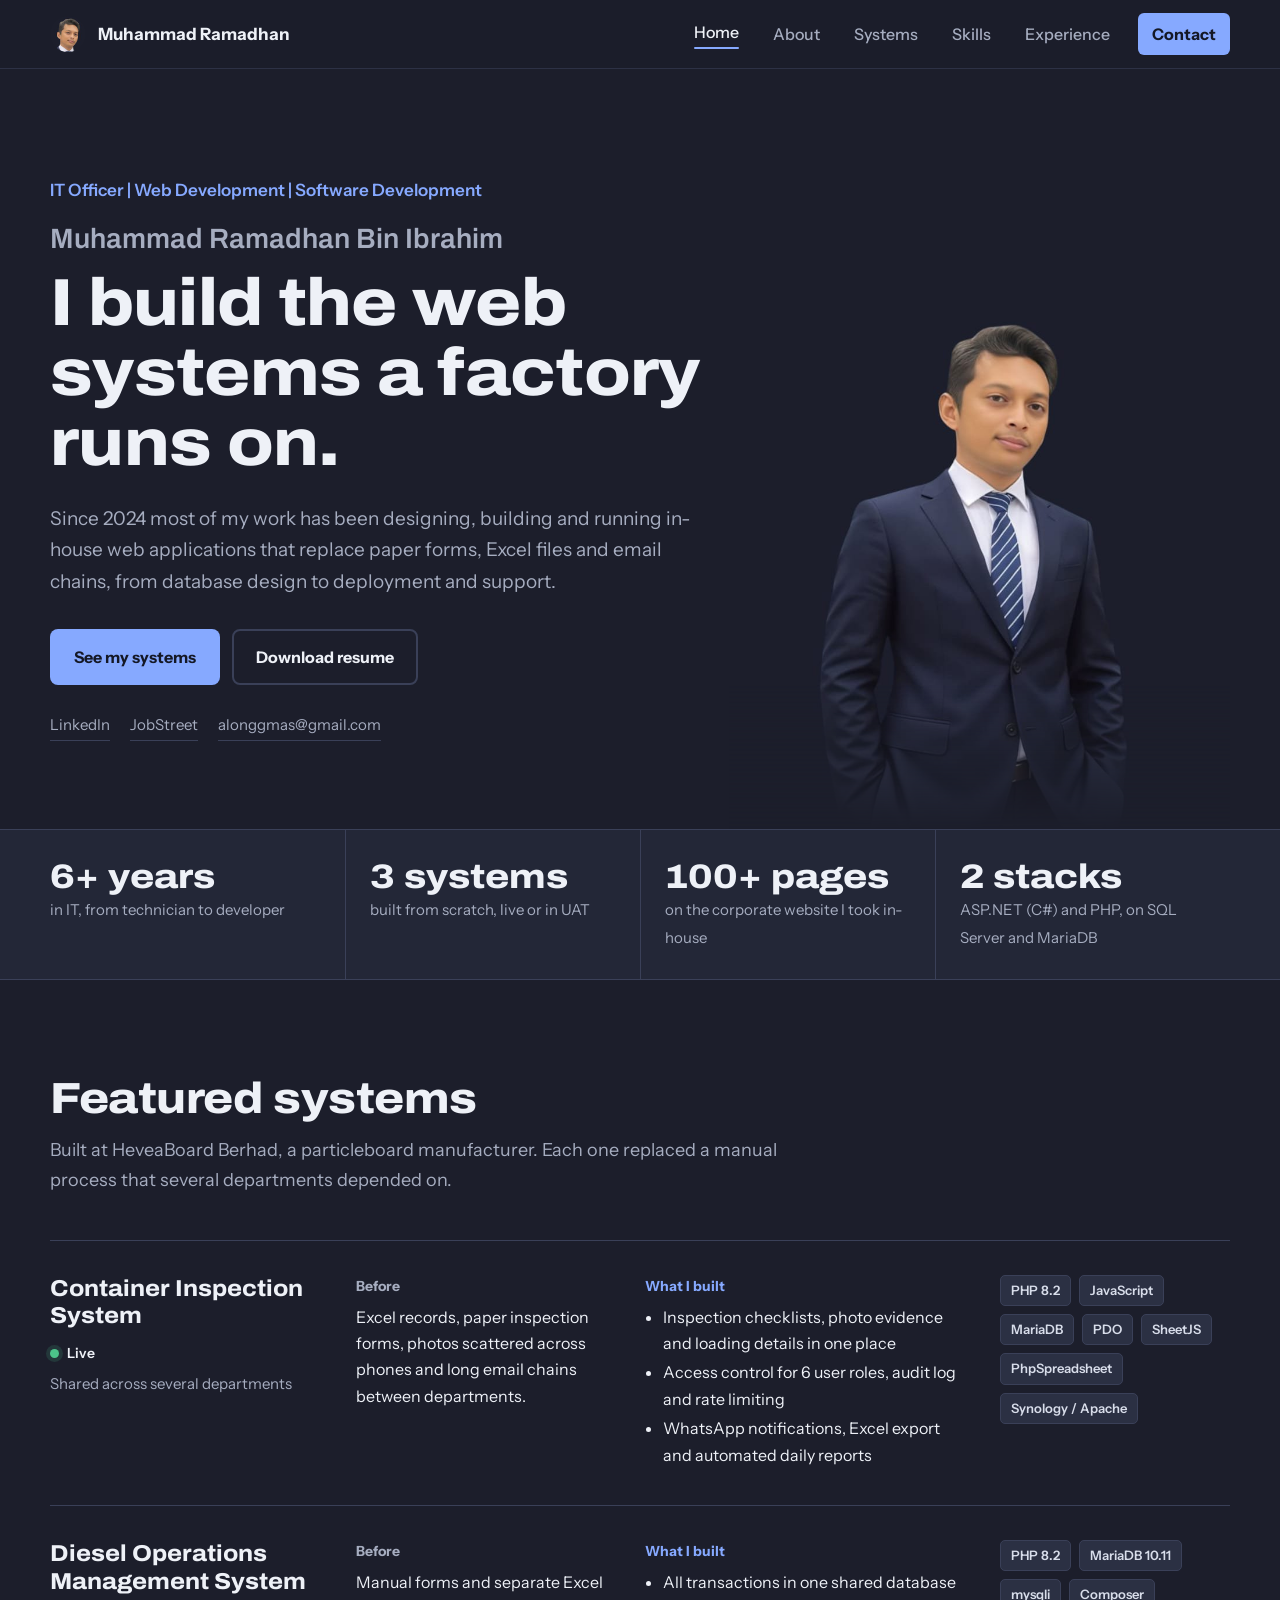
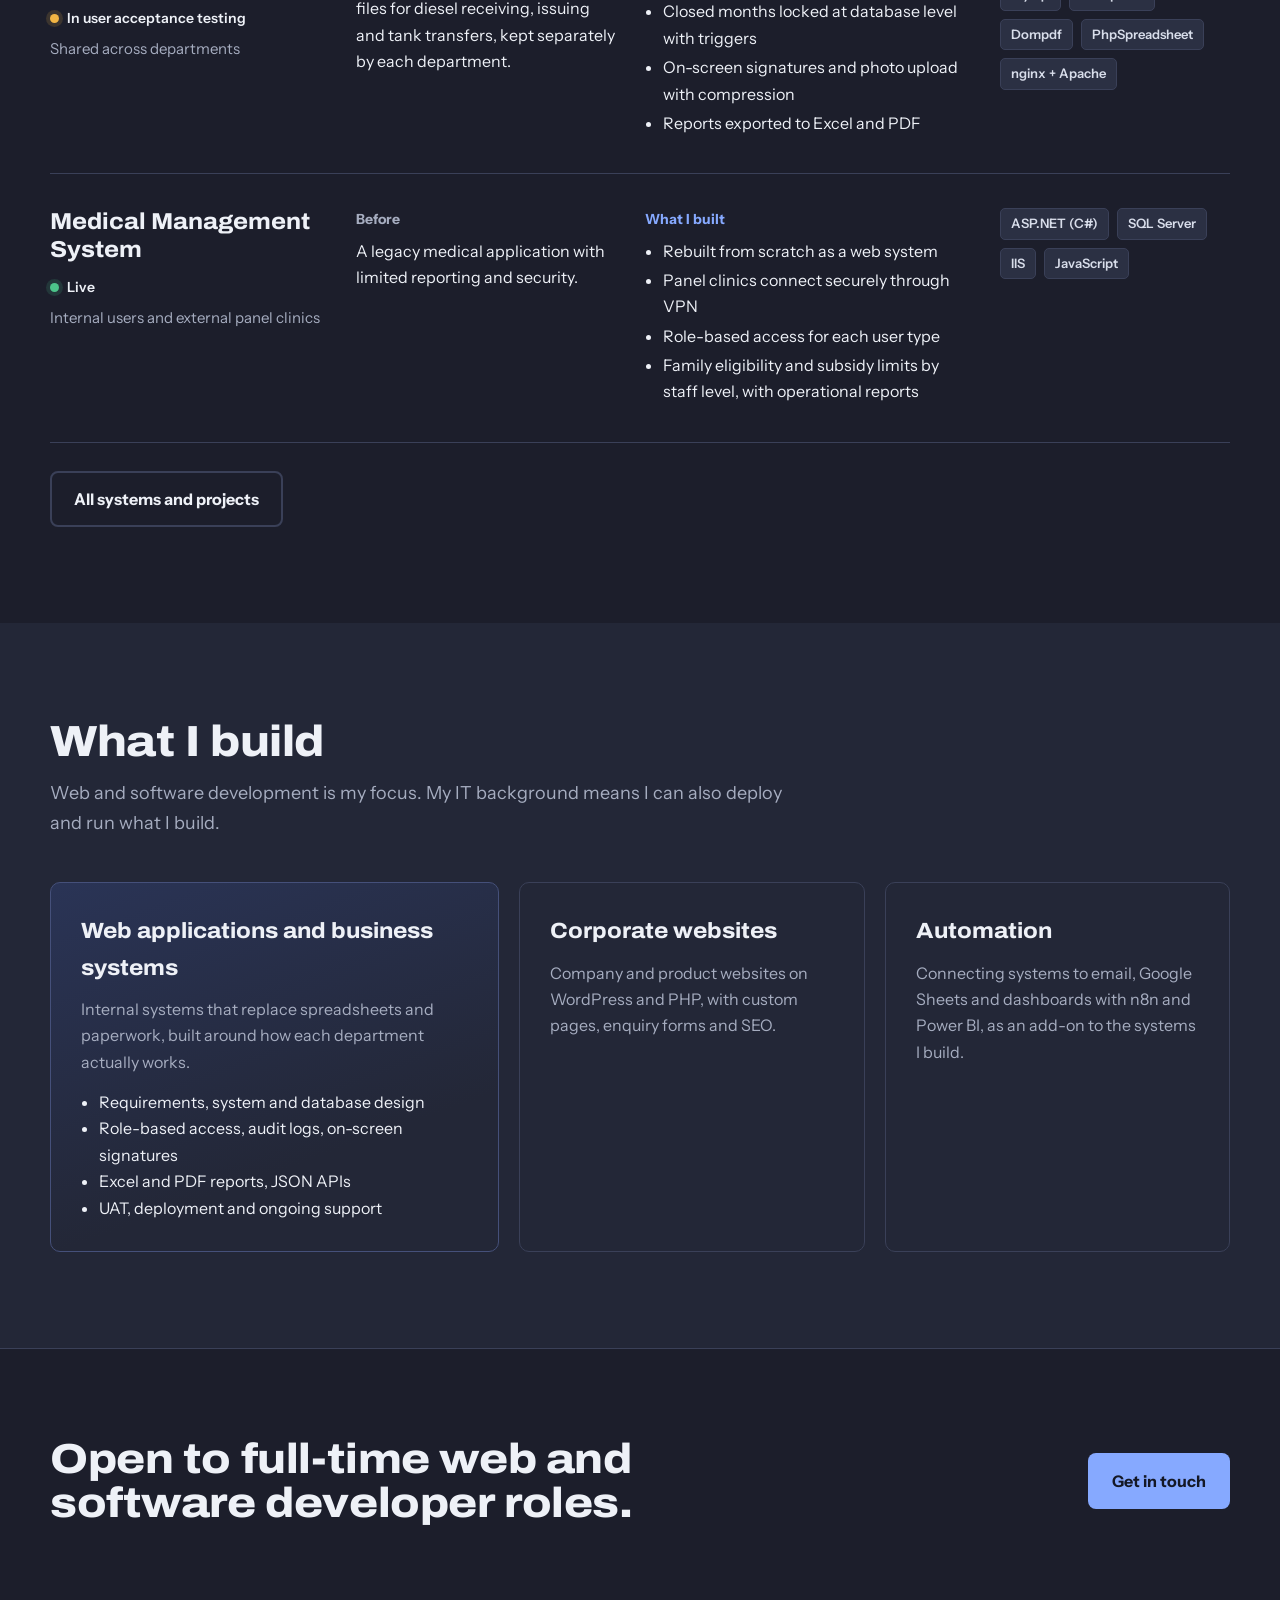
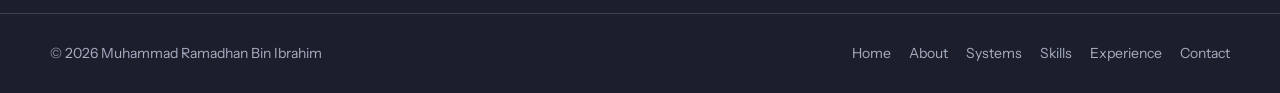
==== index.html @ c58d3c95 "Launch portfolio website" ====
<!doctype html>
<html lang="en">
<head>
  <meta charset="utf-8">
  <meta name="viewport" content="width=device-width, initial-scale=1">
  <title>Muhammad Ramadhan | Web & Software Developer</title>
  <meta name="description" content="Muhammad Ramadhan Ibrahim builds web applications and business systems in PHP, ASP.NET (C#), SQL Server and MariaDB for a manufacturing company in Malaysia.">
  <link rel="icon" href="assets/img/favicon.jpg" type="image/jpeg">
  <link rel="preconnect" href="https://fonts.googleapis.com">
  <link rel="preconnect" href="https://fonts.gstatic.com" crossorigin>
  <link href="https://fonts.googleapis.com/css2?family=Archivo:wdth,wght@62..125,400..900&family=Instrument+Sans:wght@400;500;600;700&display=swap" rel="stylesheet">
  <link rel="stylesheet" href="assets/css/style.css">
</head>
<body>
  <header class="site-nav">
    <div class="container">
      <a class="brand" href="index.html"><img src="assets/img/favicon.jpg" alt="">Muhammad Ramadhan</a>
      <button class="nav-toggle" id="nav-toggle" aria-label="Open menu" aria-expanded="false" aria-controls="nav-menu"><span></span><span></span><span></span></button>
      <nav class="nav-links" id="nav-menu" aria-label="Main">
        <a href="index.html">Home</a>
        <a href="about.html">About</a>
        <a href="projects.html">Systems</a>
        <a href="skills.html">Skills</a>
        <a href="experience.html">Experience</a>
        <a href="contact.html" class="cta">Contact</a>
      </nav>
    </div>
  </header>

  <main>

    <section class="hero">
      <div class="container">
        <div class="hero-text">
          <p class="role rise">IT Officer | Web Development | Software Development</p>
          <h1 class="display rise d2"><span class="name">Muhammad Ramadhan Bin Ibrahim</span>I build the web systems a factory runs on.</h1>
          <p class="lede rise d3">Since 2024 most of my work has been designing, building and running in-house web applications that replace paper forms, Excel files and email chains, from database design to deployment and support.</p>
          <div class="actions rise d4">
            <a class="btn primary" href="projects.html">See my systems</a>
            <a class="btn ghost" href="assets/docs/Muhammad_Ramadhan_Resume.pdf" target="_blank" rel="noopener">Download resume</a>
          </div>
          <div class="socials rise d4">
            <a href="https://www.linkedin.com/in/muhammad-ramadhan-ibrahim-2a9abb333" target="_blank" rel="noopener">LinkedIn</a>
            <a href="https://my.jobstreet.com/profiles/muhammadramadhan-ibrahim-WCQmG9N9ML" target="_blank" rel="noopener">JobStreet</a>
            <a href="mailto:alonggmas@gmail.com">alonggmas@gmail.com</a>
          </div>
        </div>
        <div class="hero-photo">
          <img src="assets/img/profile.jpg" alt="Muhammad Ramadhan in a navy suit" width="862" height="1080">
        </div>
      </div>
    </section>

    <section class="stats" aria-label="At a glance">
      <div class="container">
        <div class="stat"><b>6+ years</b><span>in IT, from technician to developer</span></div>
        <div class="stat"><b>3 systems</b><span>built from scratch, live or in UAT</span></div>
        <div class="stat"><b>100+ pages</b><span>on the corporate website I took in-house</span></div>
        <div class="stat"><b>2 stacks</b><span>ASP.NET (C#) and PHP, on SQL Server and MariaDB</span></div>
      </div>
    </section>

    <section class="section">
      <div class="container">
        <div class="section-head">
          <h2 class="display">Featured systems</h2>
          <p>Built at HeveaBoard Berhad, a particleboard manufacturer. Each one replaced a manual process that several departments depended on.</p>
        </div>
        
        <article class="system">
          <div>
            <h3>Container Inspection System</h3>
            <p class="status "><i></i>Live</p>
            <p class="users">Shared across several departments</p>
          </div>
          <div class="ba">
            <div><h4>Before</h4><p>Excel records, paper inspection forms, photos scattered across phones and long email chains between departments.</p></div>
            <div class="after"><h4>What I built</h4><ul><li>Inspection checklists, photo evidence and loading details in one place</li><li>Access control for 6 user roles, audit log and rate limiting</li><li>WhatsApp notifications, Excel export and automated daily reports</li></ul></div>
          </div>
          <ul class="stack"><li>PHP 8.2</li><li>JavaScript</li><li>MariaDB</li><li>PDO</li><li>SheetJS</li><li>PhpSpreadsheet</li><li>Synology / Apache</li></ul>
        </article>
        
        <article class="system">
          <div>
            <h3>Diesel Operations Management System</h3>
            <p class="status uat"><i></i>In user acceptance testing</p>
            <p class="users">Shared across departments</p>
          </div>
          <div class="ba">
            <div><h4>Before</h4><p>Manual forms and separate Excel files for diesel receiving, issuing and tank transfers, kept separately by each department.</p></div>
            <div class="after"><h4>What I built</h4><ul><li>All transactions in one shared database</li><li>Closed months locked at database level with triggers</li><li>On-screen signatures and photo upload with compression</li><li>Reports exported to Excel and PDF</li></ul></div>
          </div>
          <ul class="stack"><li>PHP 8.2</li><li>MariaDB 10.11</li><li>mysqli</li><li>Composer</li><li>Dompdf</li><li>PhpSpreadsheet</li><li>nginx + Apache</li></ul>
        </article>
        
        <article class="system">
          <div>
            <h3>Medical Management System</h3>
            <p class="status "><i></i>Live</p>
            <p class="users">Internal users and external panel clinics</p>
          </div>
          <div class="ba">
            <div><h4>Before</h4><p>A legacy medical application with limited reporting and security.</p></div>
            <div class="after"><h4>What I built</h4><ul><li>Rebuilt from scratch as a web system</li><li>Panel clinics connect securely through VPN</li><li>Role-based access for each user type</li><li>Family eligibility and subsidy limits by staff level, with operational reports</li></ul></div>
          </div>
          <ul class="stack"><li>ASP.NET (C#)</li><li>SQL Server</li><li>IIS</li><li>JavaScript</li></ul>
        </article>
        <p style="margin-top:28px"><a class="btn ghost" href="projects.html">All systems and projects</a></p>
      </div>
    </section>

    <section class="section alt">
      <div class="container">
        <div class="section-head">
          <h2 class="display">What I build</h2>
          <p>Web and software development is my focus. My IT background means I can also deploy and run what I build.</p>
        </div>
        <div class="offer">
          <article class="main">
            <h3>Web applications and business systems</h3>
            <p>Internal systems that replace spreadsheets and paperwork, built around how each department actually works.</p>
            <ul><li>Requirements, system and database design</li><li>Role-based access, audit logs, on-screen signatures</li><li>Excel and PDF reports, JSON APIs</li><li>UAT, deployment and ongoing support</li></ul>
          </article>
          <article>
            <h3>Corporate websites</h3>
            <p>Company and product websites on WordPress and PHP, with custom pages, enquiry forms and SEO.</p>
          </article>
          <article>
            <h3>Automation</h3>
            <p>Connecting systems to email, Google Sheets and dashboards with n8n and Power BI, as an add-on to the systems I build.</p>
          </article>
        </div>
      </div>
    </section>

    <section class="closing">
      <div class="container">
        <h2 class="display">Open to full-time web and software developer roles.</h2>
        <a class="btn primary" href="contact.html">Get in touch</a>
      </div>
    </section>
  </main>

  <footer class="site-footer">
    <div class="container">
      <span>© <span id="y">2026</span> Muhammad Ramadhan Bin Ibrahim</span>
      <nav aria-label="Footer"><a href="index.html">Home</a> <a href="about.html">About</a> <a href="projects.html">Systems</a> <a href="skills.html">Skills</a> <a href="experience.html">Experience</a> <a href="contact.html">Contact</a></nav>
    </div>
  </footer>
  <script src="assets/js/app.js"></script>
</body>
</html>
---- assets/css/style.css ----
/* ==========================================================
   Muhammad Ramadhan – portfolio
   Palette is taken from the profile photo background (#1C1E2B)
   so the portrait blends into the page.
   ========================================================== */
:root{
  --bg:#1C1E2B;
  --surface:#232737;
  --surface-2:#2B3043;
  --line:#3A4058;
  --text:#EEF1F7;
  --muted:#A6ADC0;
  --accent:#86A9FF;      /* tie blue */
  --accent-strong:#5B82F0;
  --live:#4CC38A;
  --uat:#F2B544;
  --radius:10px;
  --max:1180px;
}

*{box-sizing:border-box;margin:0;padding:0}
html{scroll-behavior:smooth}
body{
  min-height:100vh;display:flex;flex-direction:column;
  background:var(--bg);color:var(--text);
  font-family:"Instrument Sans",system-ui,-apple-system,"Segoe UI",Roboto,Arial,sans-serif;
  font-size:17px;line-height:1.65;-webkit-font-smoothing:antialiased;
}
main{flex:1}
img{max-width:100%;display:block}
a{color:var(--accent)}
a:focus-visible,button:focus-visible{outline:3px solid var(--accent);outline-offset:3px;border-radius:4px}
.container{width:min(var(--max),100% - 48px);margin-inline:auto}
.container.narrow{width:min(820px,100% - 48px)}
.display{font-family:"Archivo",sans-serif;font-variation-settings:"wdth" 112;font-weight:800;letter-spacing:-.01em;line-height:1.05}
.muted{color:var(--muted)}

/* ---------- nav ---------- */
.site-nav{position:sticky;top:0;z-index:50;background:rgba(28,30,43,.88);backdrop-filter:blur(10px);border-bottom:1px solid rgba(58,64,88,.6)}
.site-nav .container{display:flex;align-items:center;justify-content:space-between;height:68px}
.brand{display:flex;align-items:center;gap:12px;color:var(--text);text-decoration:none;font-weight:700}
.brand img{width:36px;height:36px;border-radius:50%;object-fit:cover}
.nav-links{display:flex;gap:6px;align-items:center}
.nav-links a{color:var(--muted);text-decoration:none;padding:8px 14px;border-radius:6px;font-weight:500;font-size:16px}
.nav-links a:hover{color:var(--text);background:var(--surface)}
.nav-links a.active{color:var(--text)}
.nav-links a.active::after{content:"";display:block;height:2px;background:var(--accent);margin-top:2px;border-radius:2px}
.nav-links a.cta{background:var(--accent);color:#141826;font-weight:700;margin-left:8px}
.nav-links a.cta:hover{background:#a2bdff}
.nav-toggle{display:none;background:none;border:1px solid var(--line);border-radius:6px;width:44px;height:40px;cursor:pointer;color:var(--text)}
.nav-toggle span{display:block;width:18px;height:2px;background:currentColor;margin:4px auto;transition:transform .2s}

/* ---------- buttons ---------- */
.btn{display:inline-flex;align-items:center;gap:8px;padding:13px 22px;border-radius:8px;font-weight:700;text-decoration:none;font-size:16px;border:2px solid transparent}
.btn.primary{background:var(--accent);color:#141826}
.btn.primary:hover{background:#a2bdff}
.btn.ghost{border-color:var(--line);color:var(--text)}
.btn.ghost:hover{border-color:var(--accent)}

/* ---------- hero ---------- */
.hero{position:relative;overflow:hidden}
.hero .container{display:grid;grid-template-columns:1.15fr .85fr;align-items:end;min-height:min(86vh,760px)}
.hero-text{padding:72px 0 88px;position:relative;z-index:2}
.hero .role{color:var(--accent);font-weight:600;margin-bottom:18px}
.hero h1{font-size:clamp(40px,5.2vw,70px)}
.hero h1 .name{display:block;font-size:.42em;font-variation-settings:"wdth" 100;font-weight:600;color:var(--muted);letter-spacing:0;margin-bottom:14px;line-height:1.2}
.hero .lede{margin-top:24px;font-size:19px;color:var(--muted);max-width:34em}
.hero .actions{display:flex;flex-wrap:wrap;gap:12px;margin-top:32px}
.hero .socials{display:flex;flex-wrap:wrap;gap:20px;margin-top:28px;font-size:15px}
.hero .socials a{color:var(--muted);text-decoration:none;border-bottom:1px solid var(--line);padding-bottom:2px}
.hero .socials a:hover{color:var(--text);border-color:var(--accent)}
.hero-photo{position:relative;align-self:end;height:100%;display:flex;align-items:flex-end;justify-content:center}
.hero-photo img{width:auto;max-height:720px;height:min(660px,78vh);object-fit:contain;object-position:bottom;
  -webkit-mask-image:linear-gradient(to bottom,#000 78%,transparent 100%);mask-image:linear-gradient(to bottom,#000 78%,transparent 100%)}
.hero-photo::before{content:"";position:absolute;width:460px;height:460px;border-radius:50%;bottom:120px;left:50%;transform:translateX(-50%);
  background:radial-gradient(circle,rgba(91,130,240,.28),transparent 68%);z-index:0}
.hero-photo img{position:relative;z-index:1}

/* ---------- stats ---------- */
.stats{border-top:1px solid var(--line);border-bottom:1px solid var(--line);background:var(--surface)}
.stats .container{display:grid;grid-template-columns:repeat(4,1fr)}
.stat{padding:28px 24px;border-left:1px solid var(--line)}
.stat:first-child{border-left:0;padding-left:0}
.stat b{display:block;font-family:"Archivo",sans-serif;font-variation-settings:"wdth" 115;font-weight:800;font-size:34px;line-height:1.1}
.stat span{color:var(--muted);font-size:15px}

/* ---------- sections ---------- */
.section{padding:96px 0}
.section.tight{padding-top:0}
.section.alt{background:var(--surface)}
.section-head{max-width:44em;margin-bottom:44px}
.section-head h2{font-size:clamp(30px,3.4vw,44px)}
.section-head p{margin-top:14px;color:var(--muted);font-size:18px}
.page-head{padding:80px 0 40px}
.page-head h1{font-size:clamp(36px,4.6vw,58px)}
.page-head p{margin-top:16px;color:var(--muted);font-size:19px;max-width:40em}

/* ---------- system rows ---------- */
.system{display:grid;grid-template-columns:270px 1fr 230px;gap:36px;padding:34px 0;border-top:1px solid var(--line)}
.system:last-of-type{border-bottom:1px solid var(--line)}
.system h3{font-family:"Archivo",sans-serif;font-variation-settings:"wdth" 108;font-size:23px;line-height:1.2;font-weight:750}
.status{display:inline-flex;align-items:center;gap:8px;margin-top:12px;font-size:14px;font-weight:600;color:var(--text)}
.status i{width:9px;height:9px;border-radius:50%;background:var(--live);box-shadow:0 0 0 4px rgba(76,195,138,.15)}
.status.uat i{background:var(--uat);box-shadow:0 0 0 4px rgba(242,181,68,.15)}
.users{margin-top:6px;font-size:15px;color:var(--muted)}
.ba{display:grid;grid-template-columns:1fr 1.2fr;gap:24px}
.ba h4{font-size:14px;font-weight:700;color:var(--muted);margin-bottom:6px}
.ba .after h4{color:var(--accent)}
.ba p,.ba li{font-size:16px}
.ba ul{padding-left:18px}
.ba li{margin-bottom:3px}
.stack{list-style:none;display:flex;flex-wrap:wrap;gap:8px;align-content:flex-start}
.stack li{font-size:13px;font-weight:600;background:var(--surface-2);border:1px solid var(--line);padding:4px 10px;border-radius:5px;color:#D8DDEA}
.section.alt .stack li{background:var(--bg)}

/* ---------- small project cards ---------- */
.mini-grid{display:grid;grid-template-columns:repeat(3,1fr);gap:20px}
.mini{background:var(--surface);border:1px solid var(--line);border-radius:var(--radius);padding:26px;display:flex;flex-direction:column;gap:12px}
.section.alt .mini{background:var(--bg)}
.mini h3{font-size:19px;font-weight:700;line-height:1.3}
.mini .when{font-size:14px;color:var(--accent);font-weight:600}
.mini p{font-size:16px;color:var(--muted)}
.mini .stack{margin-top:auto;padding-top:6px}

/* ---------- services (what I build) ---------- */
.offer{display:grid;grid-template-columns:1.3fr 1fr 1fr;gap:20px}
.offer article{border:1px solid var(--line);border-radius:var(--radius);padding:30px;background:var(--surface)}
.offer article.main{background:linear-gradient(160deg,#2a3456,#232737 70%);border-color:#45507a}
.offer h3{font-family:"Archivo",sans-serif;font-variation-settings:"wdth" 108;font-size:22px;font-weight:750;margin-bottom:10px}
.offer p{color:var(--muted);font-size:16px}
.offer ul{margin-top:14px;padding-left:18px;font-size:16px}

/* ---------- about ---------- */
.about-grid{display:grid;grid-template-columns:1.4fr 1fr;gap:56px;align-items:start}
.prose p{margin-bottom:18px;font-size:18px;max-width:38em}
.snapshot{background:var(--surface);border:1px solid var(--line);border-radius:var(--radius);padding:28px}
.snapshot h2{font-size:20px;font-weight:700;margin-bottom:16px}
.snapshot dl{display:grid;gap:14px}
.snapshot dt{font-size:14px;color:var(--muted)}
.snapshot dd{font-weight:600}
.snapshot img{border-radius:8px;margin-bottom:20px;aspect-ratio:4/3;object-fit:cover;object-position:center 25%;width:100%}

/* ---------- skills ---------- */
.skills-grid{display:grid;grid-template-columns:repeat(3,1fr);gap:20px}
.skill{background:var(--surface);border:1px solid var(--line);border-radius:var(--radius);padding:26px}
.skill.primary{border-color:#45507a;background:linear-gradient(160deg,#2a3456,#232737 75%)}
.skill h2{font-size:18px;font-weight:700;margin-bottom:12px}
.skill .stack li{background:var(--bg)}

/* ---------- timeline ---------- */
.timeline{list-style:none;position:relative}
.timeline::before{content:"";position:absolute;left:7px;top:10px;bottom:10px;width:2px;background:var(--line)}
.timeline > li{position:relative;padding:0 0 44px 44px}
.timeline > li::before{content:"";position:absolute;left:0;top:8px;width:16px;height:16px;border-radius:50%;background:var(--bg);border:2px solid var(--muted)}
.timeline > li.now::before{background:var(--accent);border-color:var(--accent);box-shadow:0 0 0 5px rgba(134,169,255,.18)}
.timeline .yr{font-size:14px;font-weight:600;color:var(--accent)}
.timeline h2{font-size:22px;font-weight:700;margin-top:2px}
.timeline .org{color:var(--muted);font-size:16px}
.timeline h3{font-size:15px;font-weight:700;color:var(--muted);margin:16px 0 4px}
.timeline ul{padding-left:18px;margin-top:6px;max-width:46em}
.timeline li li{margin-bottom:4px;font-size:16px}
.edu{display:grid;grid-template-columns:1fr 1fr;gap:20px;margin-top:8px}
.edu div{background:var(--surface);border:1px solid var(--line);border-radius:var(--radius);padding:22px}
.edu b{display:block}
.edu span{color:var(--muted);font-size:15px}

/* ---------- contact ---------- */
.contact-grid{display:grid;grid-template-columns:repeat(2,1fr);gap:16px;margin-top:8px}
.contact-card{display:flex;flex-direction:column;gap:4px;padding:24px;border-radius:var(--radius);border:1px solid var(--line);background:var(--surface);text-decoration:none;color:var(--text)}
.contact-card:hover{border-color:var(--accent)}
.contact-card small{color:var(--muted);font-size:14px}
.contact-card strong{font-size:18px;word-break:break-word}
.contact-card.primary{background:var(--accent);border-color:var(--accent);color:#141826}
.contact-card.primary small{color:#2b3550}

/* ---------- closing band ---------- */
.closing{padding:88px 0;border-top:1px solid var(--line)}
.closing .container{display:flex;justify-content:space-between;align-items:center;gap:32px;flex-wrap:wrap}
.closing h2{font-size:clamp(28px,3.4vw,42px);max-width:16em}

/* ---------- footer ---------- */
.site-footer{border-top:1px solid var(--line);padding:28px 0;font-size:14px;color:var(--muted)}
.site-footer .container{display:flex;justify-content:space-between;gap:16px;flex-wrap:wrap}
.site-footer nav{display:flex;gap:18px;flex-wrap:wrap}
.site-footer a{color:var(--muted);text-decoration:none}
.site-footer a:hover{color:var(--text)}

/* ---------- reveal (one gentle entrance, only on hero) ---------- */
.rise{opacity:0;transform:translateY(14px);animation:rise .7s ease-out forwards}
.rise.d2{animation-delay:.12s}.rise.d3{animation-delay:.24s}.rise.d4{animation-delay:.36s}
@keyframes rise{to{opacity:1;transform:none}}
@media (prefers-reduced-motion:reduce){.rise{animation:none;opacity:1;transform:none}html{scroll-behavior:auto}}

/* ---------- responsive ---------- */
@media (max-width:980px){
  .hero .container{grid-template-columns:1fr;min-height:0}
  .hero-text{padding:48px 0 8px}
  .hero-photo{height:auto}
  .hero-photo img{max-height:440px}
  .hero-photo::before{width:340px;height:340px;bottom:60px}
  .stats .container{grid-template-columns:repeat(2,1fr)}
  .stat:nth-child(3){border-left:0;padding-left:0}
  .stat{border-top:1px solid var(--line)}
  .stat:nth-child(-n+2){border-top:0}
  .system{grid-template-columns:1fr;gap:16px}
  .mini-grid,.offer,.skills-grid,.about-grid{grid-template-columns:1fr}
  .section{padding:72px 0}
}
@media (max-width:760px){
  .nav-toggle{display:block}
  .nav-links{display:none;position:absolute;top:68px;left:0;right:0;flex-direction:column;align-items:stretch;gap:0;background:var(--bg);border-bottom:1px solid var(--line);padding:8px 16px 16px}
  .nav-links.open{display:flex}
  .nav-links a{padding:12px}
  .nav-links a.active::after{display:none}
  .nav-links a.cta{margin:8px 0 0;text-align:center}
}
@media (max-width:560px){
  body{font-size:16px}
  .ba,.contact-grid,.edu{grid-template-columns:1fr}
  .stats .container{grid-template-columns:1fr}
  .stat,.stat:nth-child(3){border-left:0;padding-left:0;border-top:1px solid var(--line)}
  .stat:first-child{border-top:0}
}
.contact-card.primary{grid-column:1/-1}
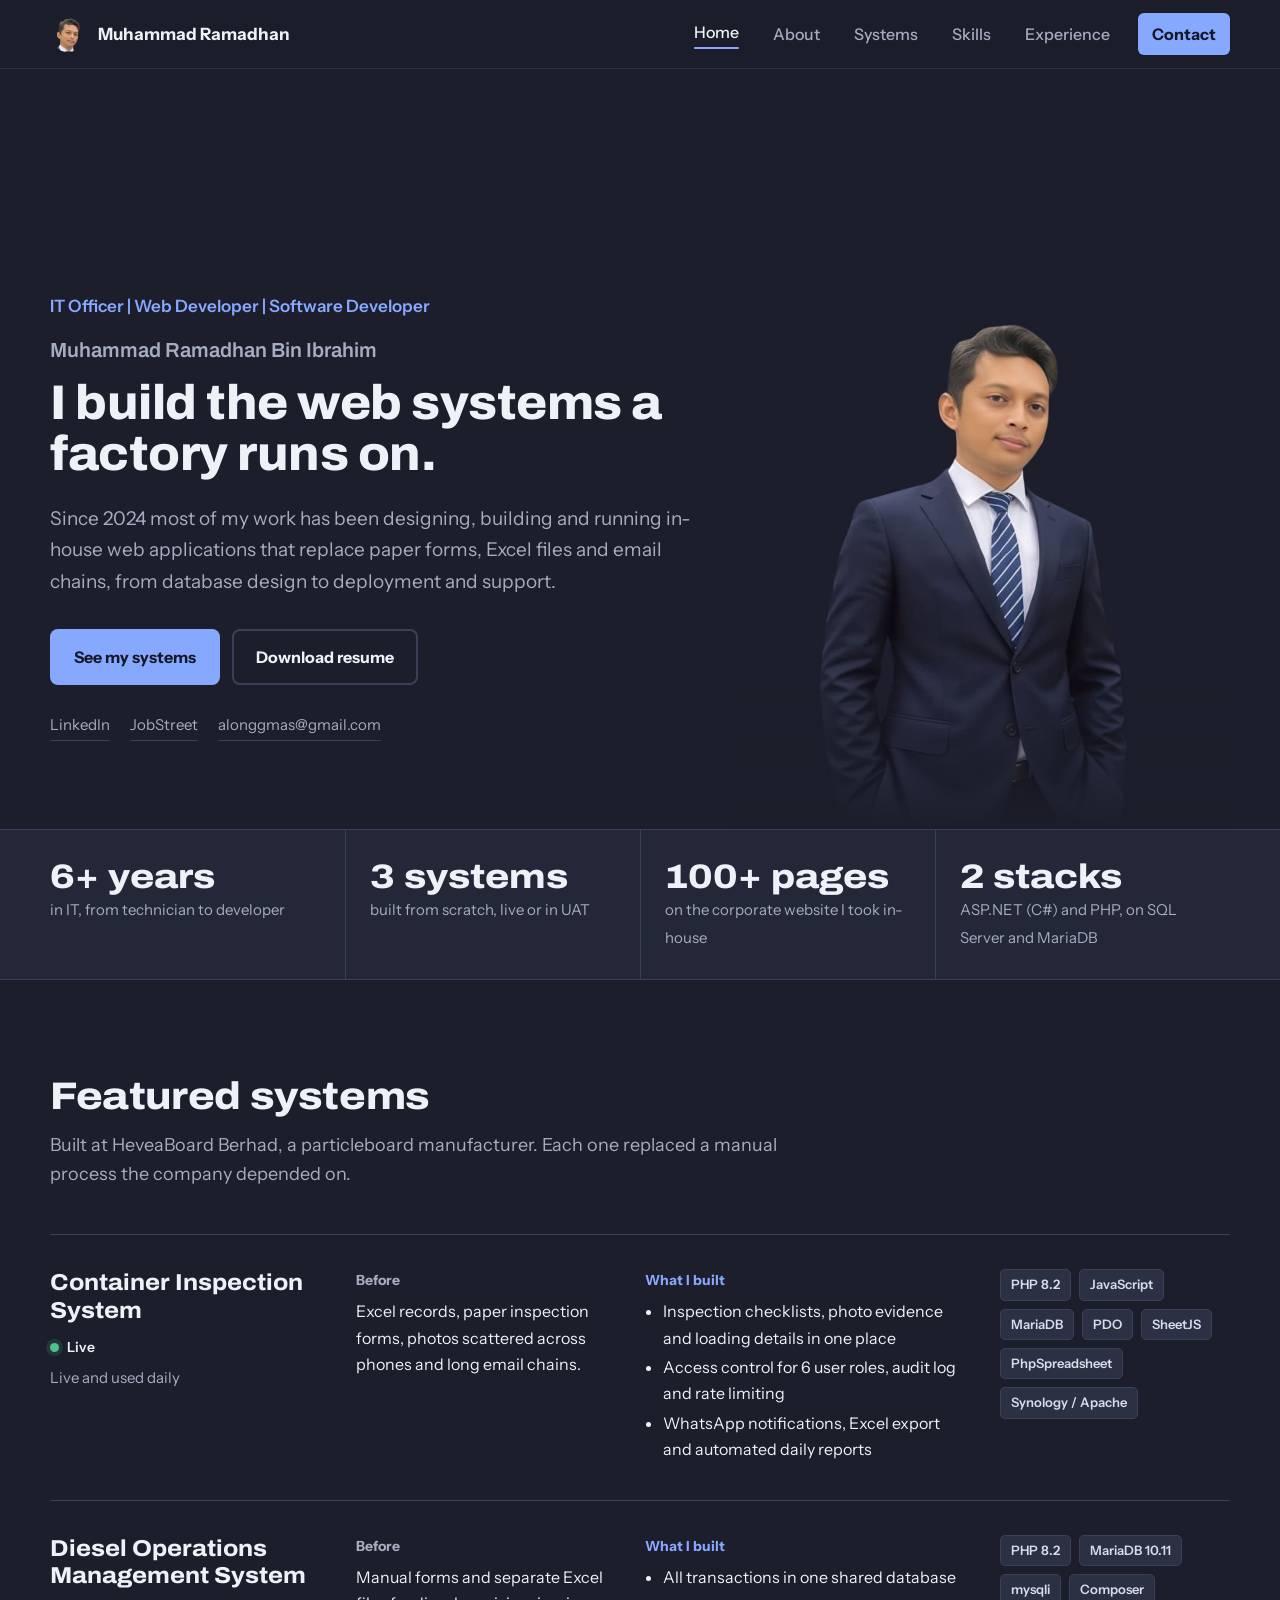
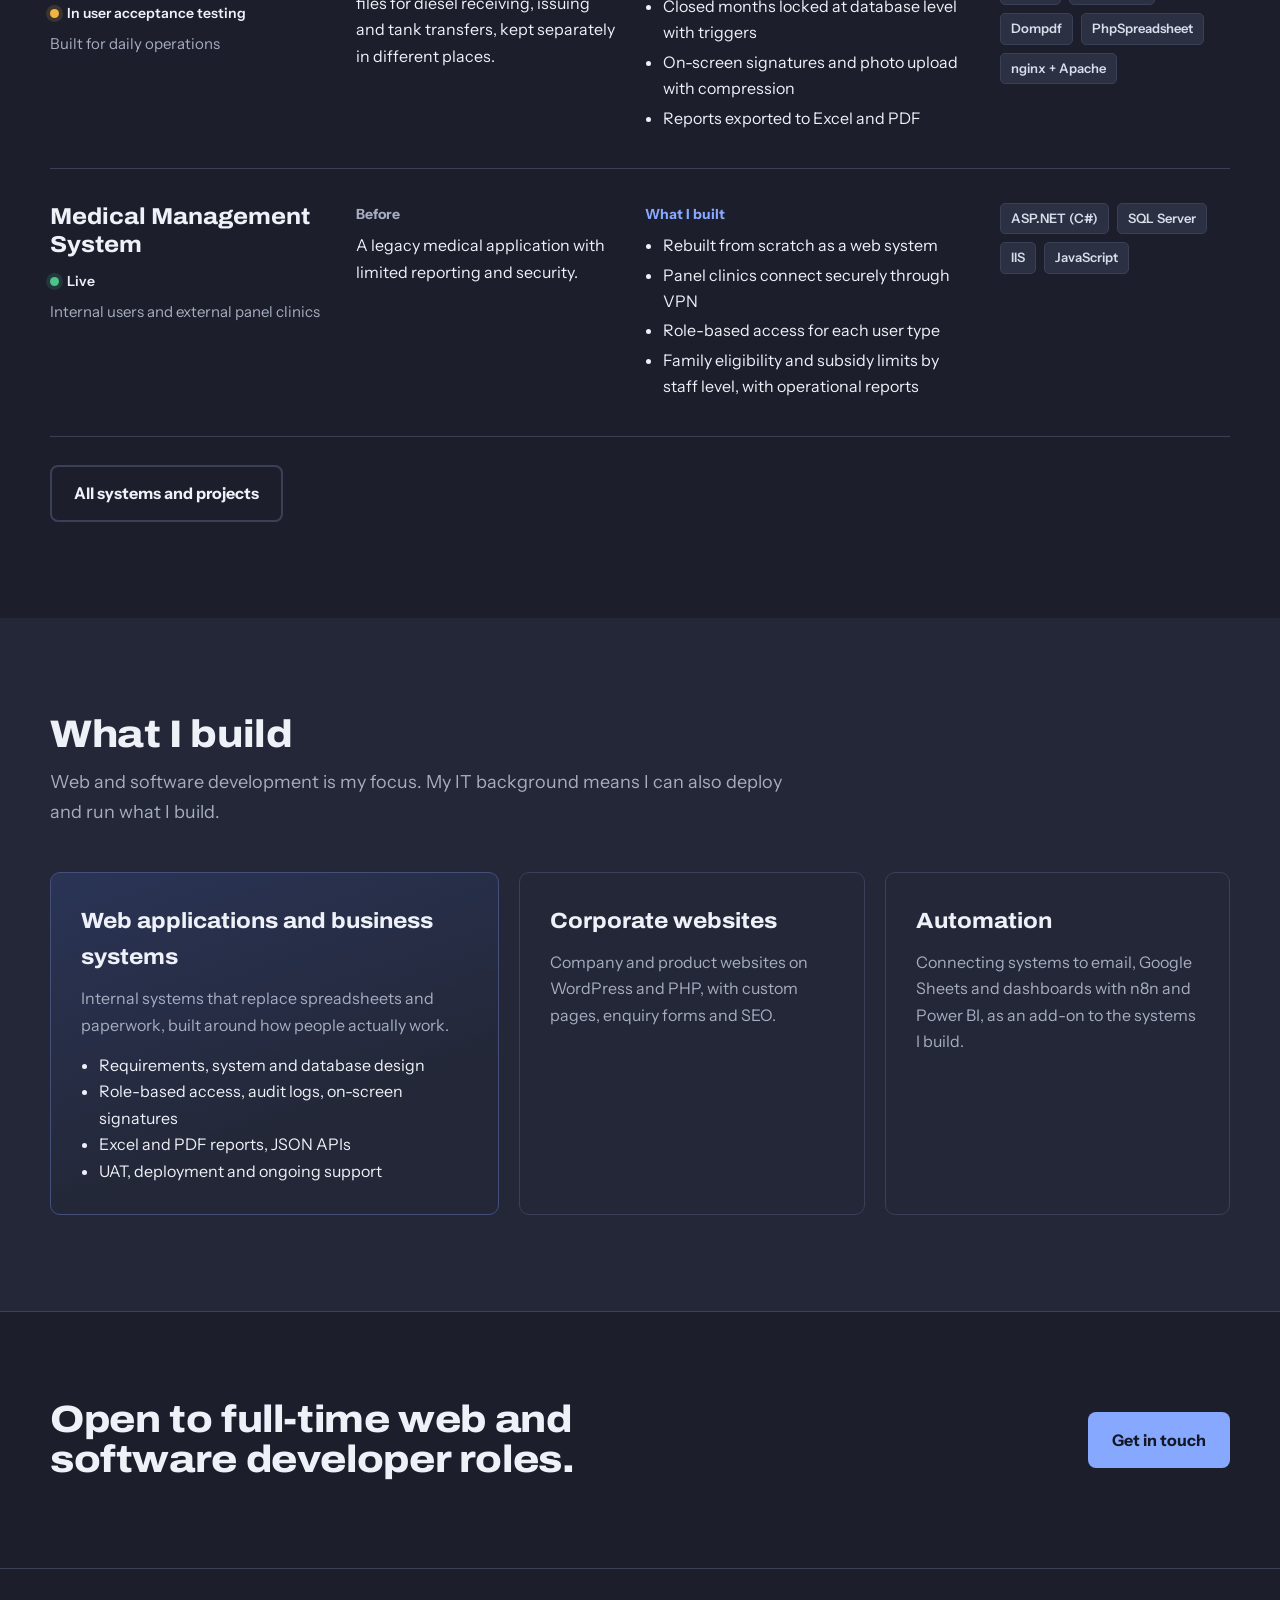
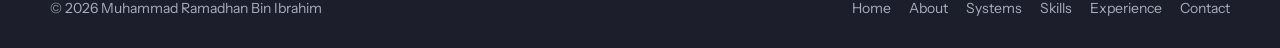
==== commit 1fc2d898: "Update headline to Web Developer | Software Developer" ====
--- a/index.html
+++ b/index.html
@@ -32,7 +32,7 @@
     <section class="hero">
       <div class="container">
         <div class="hero-text">
-          <p class="role rise">IT Officer | Web Development | Software Development</p>
+          <p class="role rise">IT Officer | Web Developer | Software Developer</p>
           <h1 class="display rise d2"><span class="name">Muhammad Ramadhan Bin Ibrahim</span>I build the web systems a factory runs on.</h1>
           <p class="lede rise d3">Since 2024 most of my work has been designing, building and running in-house web applications that replace paper forms, Excel files and email chains, from database design to deployment and support.</p>
           <div class="actions rise d4">
@@ -64,17 +64,17 @@
       <div class="container">
         <div class="section-head">
           <h2 class="display">Featured systems</h2>
-          <p>Built at HeveaBoard Berhad, a particleboard manufacturer. Each one replaced a manual process that several departments depended on.</p>
+          <p>Built at HeveaBoard Berhad, a particleboard manufacturer. Each one replaced a manual process the company depended on.</p>
         </div>
         
         <article class="system">
           <div>
             <h3>Container Inspection System</h3>
             <p class="status "><i></i>Live</p>
-            <p class="users">Shared across several departments</p>
+            <p class="users">Live and used daily</p>
           </div>
           <div class="ba">
-            <div><h4>Before</h4><p>Excel records, paper inspection forms, photos scattered across phones and long email chains between departments.</p></div>
+            <div><h4>Before</h4><p>Excel records, paper inspection forms, photos scattered across phones and long email chains.</p></div>
             <div class="after"><h4>What I built</h4><ul><li>Inspection checklists, photo evidence and loading details in one place</li><li>Access control for 6 user roles, audit log and rate limiting</li><li>WhatsApp notifications, Excel export and automated daily reports</li></ul></div>
           </div>
           <ul class="stack"><li>PHP 8.2</li><li>JavaScript</li><li>MariaDB</li><li>PDO</li><li>SheetJS</li><li>PhpSpreadsheet</li><li>Synology / Apache</li></ul>
@@ -84,10 +84,10 @@
           <div>
             <h3>Diesel Operations Management System</h3>
             <p class="status uat"><i></i>In user acceptance testing</p>
-            <p class="users">Shared across departments</p>
+            <p class="users">Built for daily operations</p>
           </div>
           <div class="ba">
-            <div><h4>Before</h4><p>Manual forms and separate Excel files for diesel receiving, issuing and tank transfers, kept separately by each department.</p></div>
+            <div><h4>Before</h4><p>Manual forms and separate Excel files for diesel receiving, issuing and tank transfers, kept separately in different places.</p></div>
             <div class="after"><h4>What I built</h4><ul><li>All transactions in one shared database</li><li>Closed months locked at database level with triggers</li><li>On-screen signatures and photo upload with compression</li><li>Reports exported to Excel and PDF</li></ul></div>
           </div>
           <ul class="stack"><li>PHP 8.2</li><li>MariaDB 10.11</li><li>mysqli</li><li>Composer</li><li>Dompdf</li><li>PhpSpreadsheet</li><li>nginx + Apache</li></ul>
@@ -118,7 +118,7 @@
         <div class="offer">
           <article class="main">
             <h3>Web applications and business systems</h3>
-            <p>Internal systems that replace spreadsheets and paperwork, built around how each department actually works.</p>
+            <p>Internal systems that replace spreadsheets and paperwork, built around how people actually work.</p>
             <ul><li>Requirements, system and database design</li><li>Role-based access, audit logs, on-screen signatures</li><li>Excel and PDF reports, JSON APIs</li><li>UAT, deployment and ongoing support</li></ul>
           </article>
           <article>
--- a/assets/css/style.css
+++ b/assets/css/style.css
@@ -62,7 +62,7 @@
 .hero .container{display:grid;grid-template-columns:1.15fr .85fr;align-items:end;min-height:min(86vh,760px)}
 .hero-text{padding:72px 0 88px;position:relative;z-index:2}
 .hero .role{color:var(--accent);font-weight:600;margin-bottom:18px}
-.hero h1{font-size:clamp(40px,5.2vw,70px)}
+.hero h1{font-size:clamp(34px,3.8vw,54px);font-variation-settings:"wdth" 104}
 .hero h1 .name{display:block;font-size:.42em;font-variation-settings:"wdth" 100;font-weight:600;color:var(--muted);letter-spacing:0;margin-bottom:14px;line-height:1.2}
 .hero .lede{margin-top:24px;font-size:19px;color:var(--muted);max-width:34em}
 .hero .actions{display:flex;flex-wrap:wrap;gap:12px;margin-top:32px}
@@ -72,8 +72,6 @@
 .hero-photo{position:relative;align-self:end;height:100%;display:flex;align-items:flex-end;justify-content:center}
 .hero-photo img{width:auto;max-height:720px;height:min(660px,78vh);object-fit:contain;object-position:bottom;
   -webkit-mask-image:linear-gradient(to bottom,#000 78%,transparent 100%);mask-image:linear-gradient(to bottom,#000 78%,transparent 100%)}
-.hero-photo::before{content:"";position:absolute;width:460px;height:460px;border-radius:50%;bottom:120px;left:50%;transform:translateX(-50%);
-  background:radial-gradient(circle,rgba(91,130,240,.28),transparent 68%);z-index:0}
 .hero-photo img{position:relative;z-index:1}
 
 /* ---------- stats ---------- */
@@ -89,10 +87,10 @@
 .section.tight{padding-top:0}
 .section.alt{background:var(--surface)}
 .section-head{max-width:44em;margin-bottom:44px}
-.section-head h2{font-size:clamp(30px,3.4vw,44px)}
+.section-head h2{font-size:clamp(28px,3vw,40px)}
 .section-head p{margin-top:14px;color:var(--muted);font-size:18px}
 .page-head{padding:80px 0 40px}
-.page-head h1{font-size:clamp(36px,4.6vw,58px)}
+.page-head h1{font-size:clamp(32px,3.8vw,50px)}
 .page-head p{margin-top:16px;color:var(--muted);font-size:19px;max-width:40em}
 
 /* ---------- system rows ---------- */
@@ -176,7 +174,7 @@
 /* ---------- closing band ---------- */
 .closing{padding:88px 0;border-top:1px solid var(--line)}
 .closing .container{display:flex;justify-content:space-between;align-items:center;gap:32px;flex-wrap:wrap}
-.closing h2{font-size:clamp(28px,3.4vw,42px);max-width:16em}
+.closing h2{font-size:clamp(26px,3vw,38px);max-width:18em}
 
 /* ---------- footer ---------- */
 .site-footer{border-top:1px solid var(--line);padding:28px 0;font-size:14px;color:var(--muted)}
@@ -197,8 +195,7 @@
   .hero-text{padding:48px 0 8px}
   .hero-photo{height:auto}
   .hero-photo img{max-height:440px}
-  .hero-photo::before{width:340px;height:340px;bottom:60px}
-  .stats .container{grid-template-columns:repeat(2,1fr)}
+    .stats .container{grid-template-columns:repeat(2,1fr)}
   .stat:nth-child(3){border-left:0;padding-left:0}
   .stat{border-top:1px solid var(--line)}
   .stat:nth-child(-n+2){border-top:0}
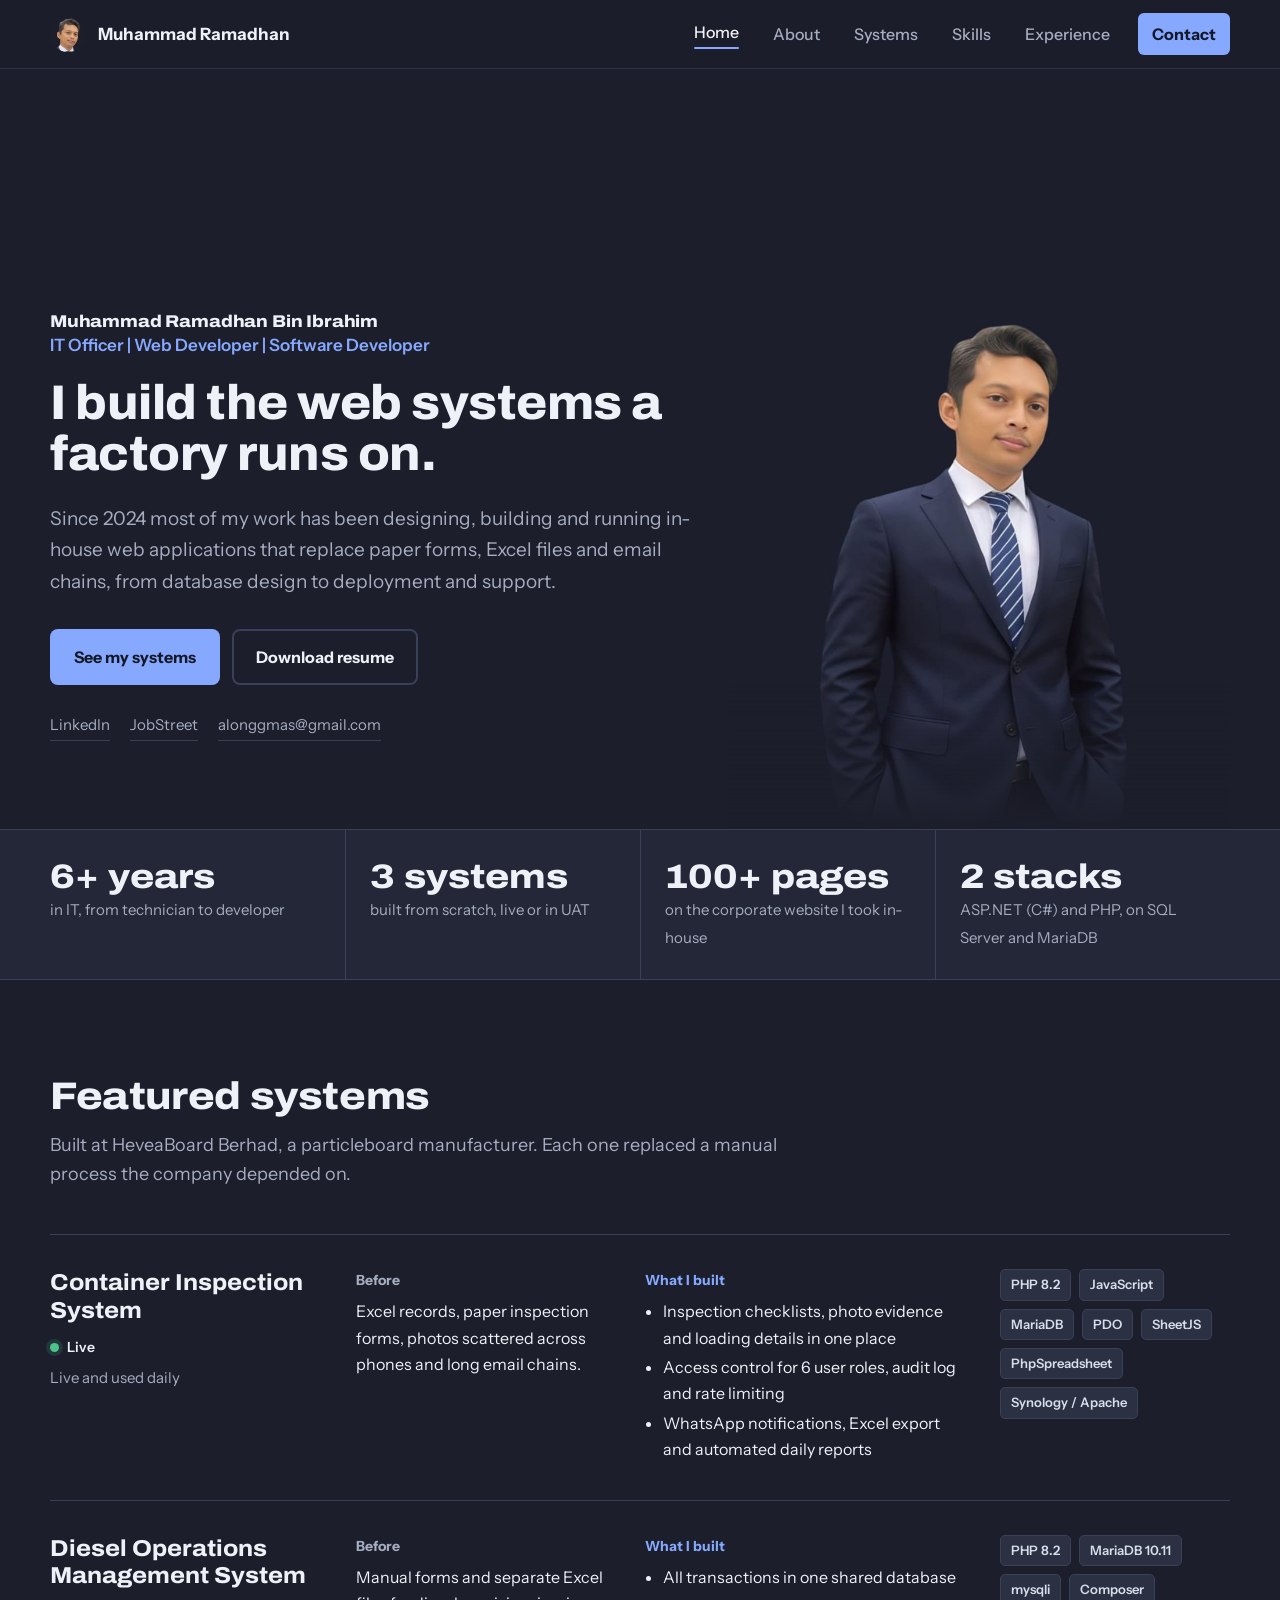
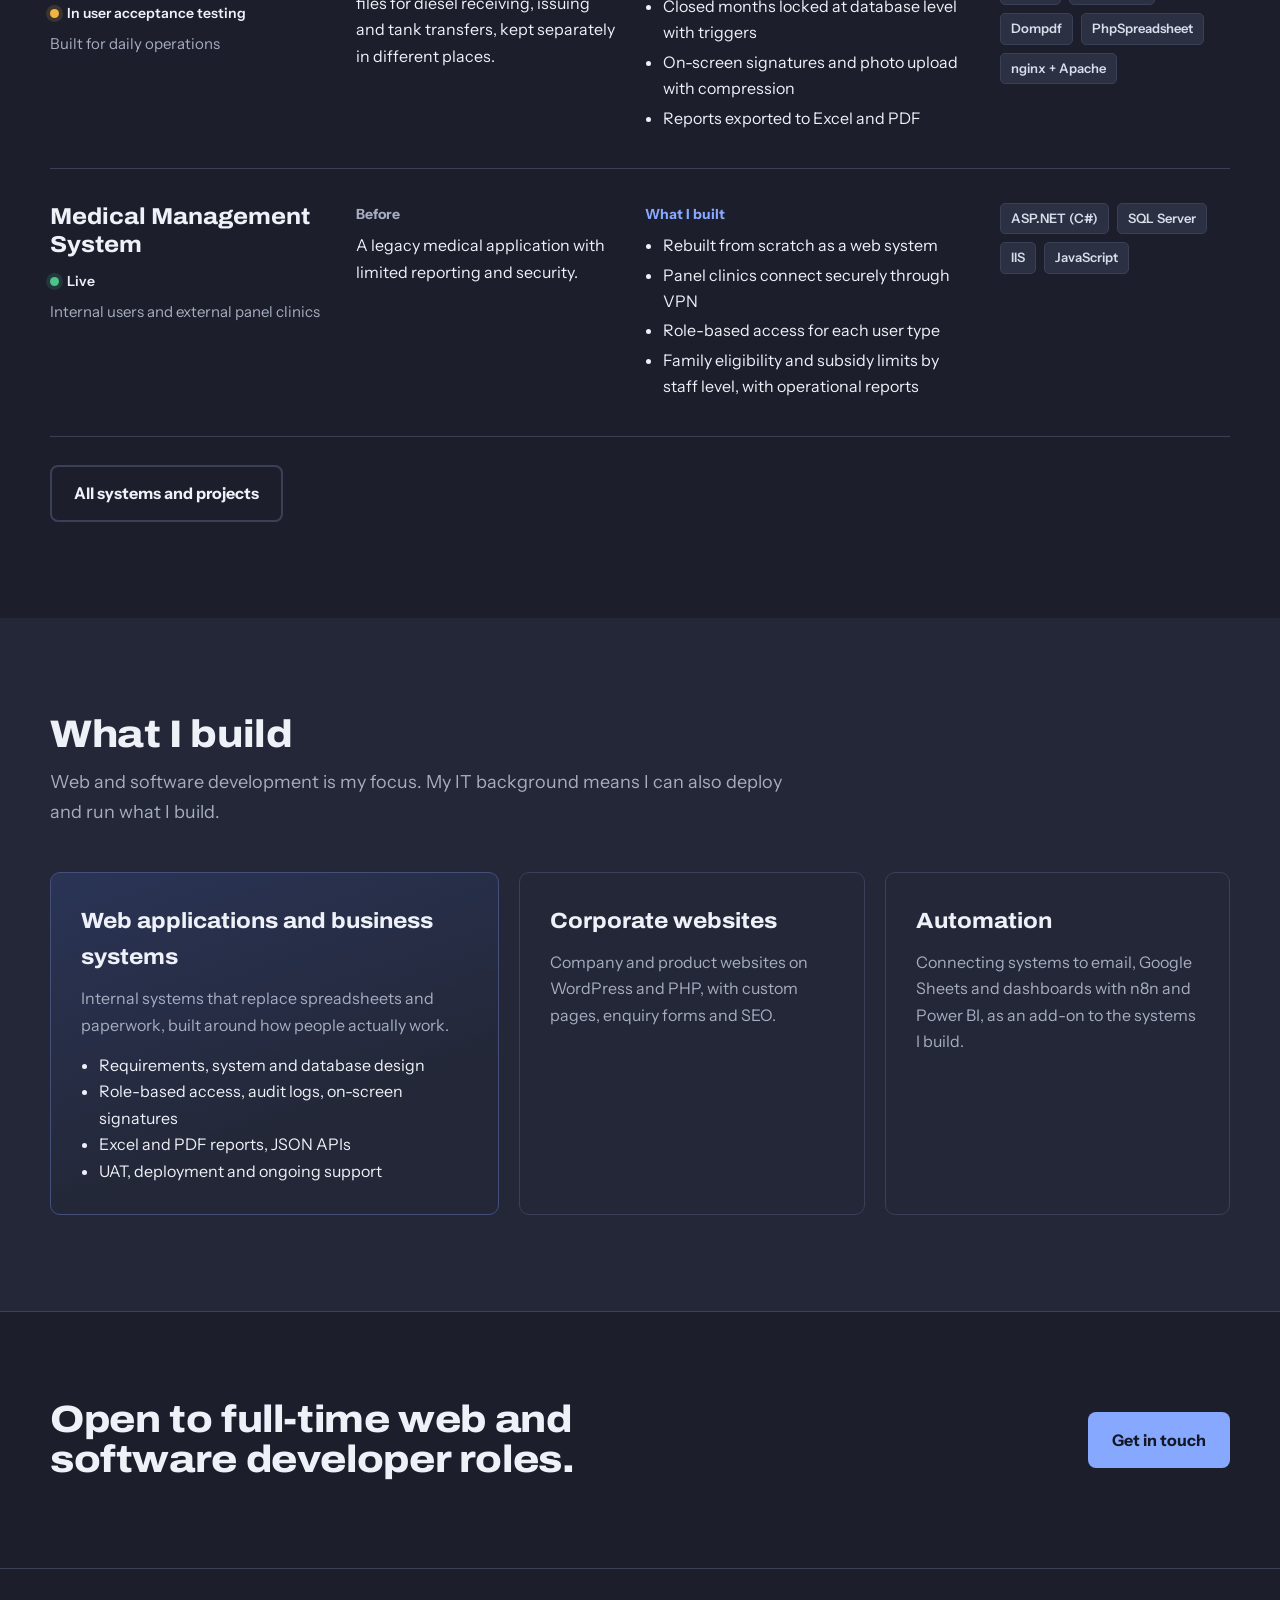
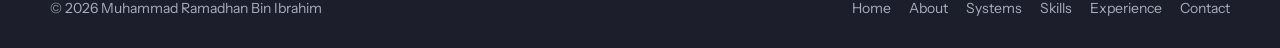
==== commit d4b7d134: "Move headline below name" ====
--- a/index.html
+++ b/index.html
@@ -32,8 +32,9 @@
     <section class="hero">
       <div class="container">
         <div class="hero-text">
+          <p class="display hero-name rise">Muhammad Ramadhan Bin Ibrahim</p>
           <p class="role rise">IT Officer | Web Developer | Software Developer</p>
-          <h1 class="display rise d2"><span class="name">Muhammad Ramadhan Bin Ibrahim</span>I build the web systems a factory runs on.</h1>
+          <h1 class="display rise d2">I build the web systems a factory runs on.</h1>
           <p class="lede rise d3">Since 2024 most of my work has been designing, building and running in-house web applications that replace paper forms, Excel files and email chains, from database design to deployment and support.</p>
           <div class="actions rise d4">
             <a class="btn primary" href="projects.html">See my systems</a>
